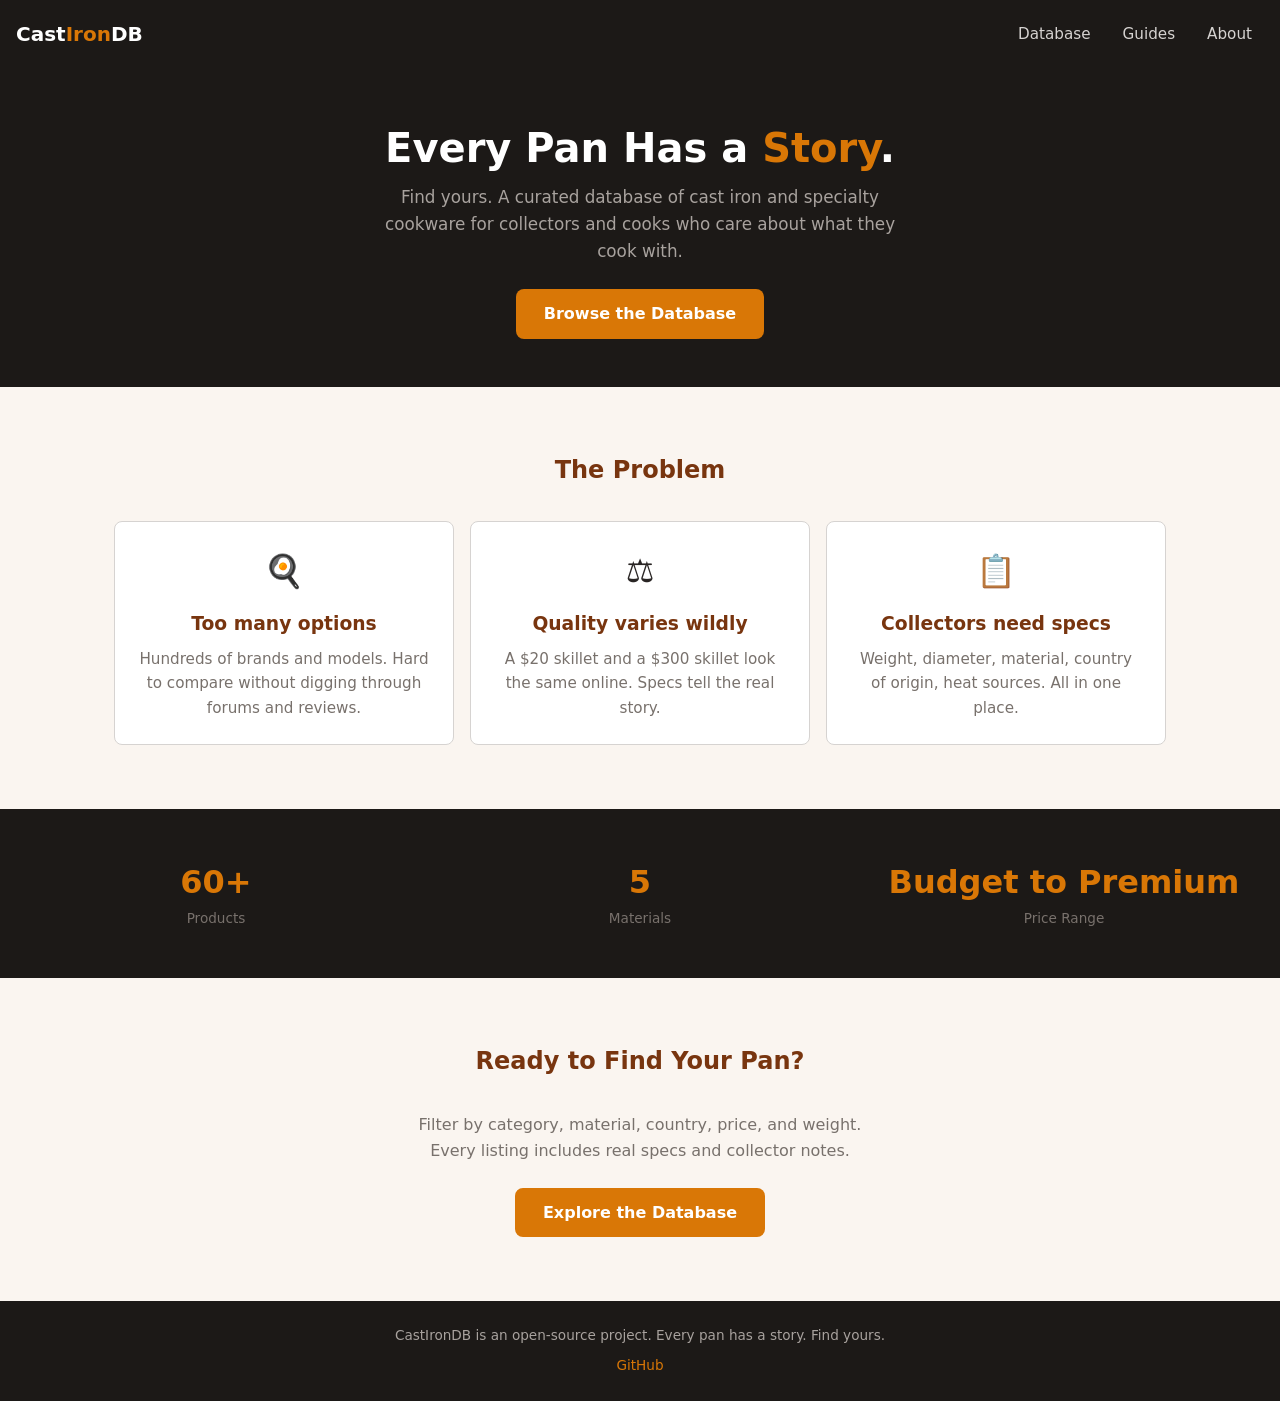
==== index.html @ 09fc1157 "init: CastIron DB - cookware database for collectors and cooks 60 products across cast iron, carbon " ====
<!DOCTYPE html>
<html lang="en">
<head>
<meta charset="UTF-8">
<meta name="viewport" content="width=device-width,initial-scale=1">
<title>CastIronDB - Every Pan Has a Story</title>
<meta name="description" content="A curated database of cast iron and specialty cookware for collectors and cooks. Compare specs, prices, and find your perfect pan.">
<meta property="og:title" content="CastIronDB - Every Pan Has a Story">
<meta property="og:description" content="A curated database of cast iron and specialty cookware for collectors and cooks.">
<meta property="og:type" content="website">
<meta property="og:url" content="https://humancronadmin.github.io/cast-iron-db/">
<link rel="canonical" href="https://humancronadmin.github.io/cast-iron-db/">
<link rel="stylesheet" href="css/style.css">
</head>
<body>
<nav class="nav">
  <a href="index.html" class="nav-brand">Cast<span>Iron</span>DB</a>
  <div class="nav-links">
    <a href="database.html">Database</a>
    <a href="#guides">Guides</a>
    <a href="#about">About</a>
  </div>
</nav>
<section class="hero">
  <h1>Every Pan Has a <em>Story</em>.</h1>
  <p>Find yours. A curated database of cast iron and specialty cookware for collectors and cooks who care about what they cook with.</p>
  <a href="database.html" class="btn btn-primary">Browse the Database</a>
</section>
<section class="section">
  <h2 class="section-title">The Problem</h2>
  <div class="problem-grid" id="problems"></div>
</section>
<section class="section" style="background:var(--dark);color:#FFF;max-width:none;padding:48px 16px">
  <div class="stats-row" id="stats"></div>
</section>
<section class="section" style="text-align:center">
  <h2 class="section-title">Ready to Find Your Pan?</h2>
  <p style="color:var(--muted);margin-bottom:24px;max-width:480px;margin-left:auto;margin-right:auto">Filter by category, material, country, price, and weight. Every listing includes real specs and collector notes.</p>
  <a href="database.html" class="btn btn-primary">Explore the Database</a>
</section>
<footer class="footer" id="about">
  <p>CastIronDB is an open-source project. Every pan has a story. Find yours.</p>
  <p style="margin-top:8px"><a href="https://github.com/humancronadmin">GitHub</a></p>
</footer>
<script>
const problems=[
  {icon:"🍳",title:"Too many options",desc:"Hundreds of brands and models. Hard to compare without digging through forums and reviews."},
  {icon:"⚖️",title:"Quality varies wildly",desc:"A $20 skillet and a $300 skillet look the same online. Specs tell the real story."},
  {icon:"📋",title:"Collectors need specs",desc:"Weight, diameter, material, country of origin, heat sources. All in one place."}
];
const stats=[
  {num:"60+",label:"Products"},
  {num:"5",label:"Materials"},
  {num:"Budget to Premium",label:"Price Range"}
];
document.getElementById("problems").innerHTML=problems.map(p=>`<div class="problem-card"><div class="icon">${p.icon}</div><h3>${p.title}</h3><p>${p.desc}</p></div>`).join("");
document.getElementById("stats").innerHTML=stats.map(s=>`<div class="stat"><div class="num">${s.num}</div><div class="label">${s.label}</div></div>`).join("");
</script>
</body>
</html>
---- css/style.css ----
*,*::before,*::after{box-sizing:border-box;margin:0;padding:0}
:root{--brown:#78350F;--amber:#D97706;--dark:#1C1917;--light:#FAF5F0;--card:#FFFFFF;--text:#292524;--muted:#78716C;--border:#D6D3D1;--radius:8px}
body{font-family:'Segoe UI',system-ui,-apple-system,sans-serif;color:var(--text);background:var(--light);line-height:1.6}
a{color:var(--brown);text-decoration:none}
a:hover{color:var(--amber)}
img{max-width:100%;display:block}

/* NAV */
.nav{background:var(--dark);padding:12px 16px;display:flex;align-items:center;justify-content:space-between;position:sticky;top:0;z-index:100}
.nav-brand{color:#FFF;font-size:1.25rem;font-weight:700}
.nav-brand span{color:var(--amber)}
.nav-links{display:flex;gap:8px}
.nav-links a{color:#D6D3D1;font-size:.9rem;padding:10px 12px;min-height:44px;display:flex;align-items:center;border-radius:var(--radius)}
.nav-links a:hover,.nav-links a.active{color:#FFF;background:rgba(255,255,255,.08)}

/* HERO */
.hero{background:var(--dark);color:#FFF;padding:56px 16px 48px;text-align:center}
.hero h1{font-size:2rem;margin-bottom:12px;line-height:1.2}
.hero h1 em{color:var(--amber);font-style:normal}
.hero p{color:#A8A29E;font-size:1.05rem;max-width:520px;margin:0 auto 24px}
.btn{display:inline-flex;align-items:center;justify-content:center;min-height:44px;padding:12px 28px;border-radius:var(--radius);font-weight:600;font-size:1rem;cursor:pointer;border:none;transition:background .2s}
.btn-primary{background:var(--amber);color:#FFF}
.btn-primary:hover{background:#B45309;color:#FFF}
.btn-outline{background:transparent;border:2px solid var(--amber);color:var(--amber)}
.btn-outline:hover{background:var(--amber);color:#FFF}

/* SECTIONS */
.section{padding:48px 16px;max-width:1100px;margin:0 auto}
.section-title{font-size:1.5rem;color:var(--brown);text-align:center;margin-bottom:32px}

/* PROBLEM CARDS */
.problem-grid{display:grid;gap:16px}
.problem-card{background:var(--card);border:1px solid var(--border);border-radius:var(--radius);padding:24px;text-align:center}
.problem-card .icon{font-size:2rem;margin-bottom:12px}
.problem-card h3{color:var(--brown);margin-bottom:8px}
.problem-card p{color:var(--muted);font-size:.95rem}

/* STATS */
.stats-row{display:flex;flex-wrap:wrap;justify-content:center;gap:24px;text-align:center}
.stat{flex:1;min-width:120px}
.stat .num{font-size:2rem;font-weight:700;color:var(--amber)}
.stat .label{font-size:.85rem;color:var(--muted)}

/* FOOTER */
.footer{background:var(--dark);color:#A8A29E;padding:24px 16px;text-align:center;font-size:.85rem}
.footer a{color:var(--amber)}

/* DATABASE PAGE */
.db-header{background:var(--dark);color:#FFF;padding:32px 16px 24px;text-align:center}
.db-header h1{font-size:1.5rem;margin-bottom:4px}
.db-header p{color:#A8A29E;font-size:.9rem}

.filters{background:var(--card);border-bottom:1px solid var(--border);padding:16px;display:flex;flex-wrap:wrap;gap:10px;position:sticky;top:52px;z-index:90}
.filters select,.filters input{min-height:44px;padding:8px 12px;border:1px solid var(--border);border-radius:var(--radius);font-size:.9rem;background:#FFF;flex:1;min-width:140px}
.filters input[type="search"]{min-width:200px}
.result-count{padding:8px 16px;font-size:.85rem;color:var(--muted)}

.product-grid{display:grid;gap:16px;padding:16px;max-width:1200px;margin:0 auto}
.product-card{background:var(--card);border:1px solid var(--border);border-radius:var(--radius);padding:20px;display:flex;flex-direction:column;gap:8px}
.product-card h3{font-size:1.05rem;color:var(--brown)}
.product-card .brand{font-size:.85rem;color:var(--muted);font-weight:600;text-transform:uppercase;letter-spacing:.5px}
.badges{display:flex;flex-wrap:wrap;gap:6px}
.badge{display:inline-block;padding:3px 10px;border-radius:20px;font-size:.75rem;font-weight:600}
.badge-cat{background:#FEF3C7;color:#92400E}
.badge-mat{background:#E0E7FF;color:#3730A3}
.badge-seasoned{background:#D1FAE5;color:#065F46}
.product-meta{display:flex;flex-wrap:wrap;gap:12px;font-size:.85rem;color:var(--muted)}
.product-meta span{display:flex;align-items:center;gap:4px}
.product-price{font-size:1.15rem;font-weight:700;color:var(--amber)}
.product-pros{font-size:.85rem;color:var(--text)}
.product-pros li{margin-left:16px}
.product-best{font-size:.85rem;color:var(--muted)}
.product-best strong{color:var(--text)}
.collector-note{font-size:.85rem;font-style:italic;color:var(--brown);background:#FEF3C7;padding:8px 12px;border-radius:var(--radius);border-left:3px solid var(--amber)}
.heat-icons{display:flex;gap:6px;flex-wrap:wrap}
.heat-icon{font-size:.7rem;background:var(--dark);color:#FFF;padding:2px 8px;border-radius:12px}

/* RESPONSIVE */
@media(min-width:480px){
  .hero h1{font-size:2.5rem}
  .problem-grid{grid-template-columns:repeat(3,1fr)}
  .product-grid{grid-template-columns:repeat(2,1fr)}
  .nav-links a{font-size:.95rem}
}
@media(min-width:768px){
  .product-grid{grid-template-columns:repeat(3,1fr)}
  .section{padding:64px 24px}
  .filters{padding:16px 24px}
}
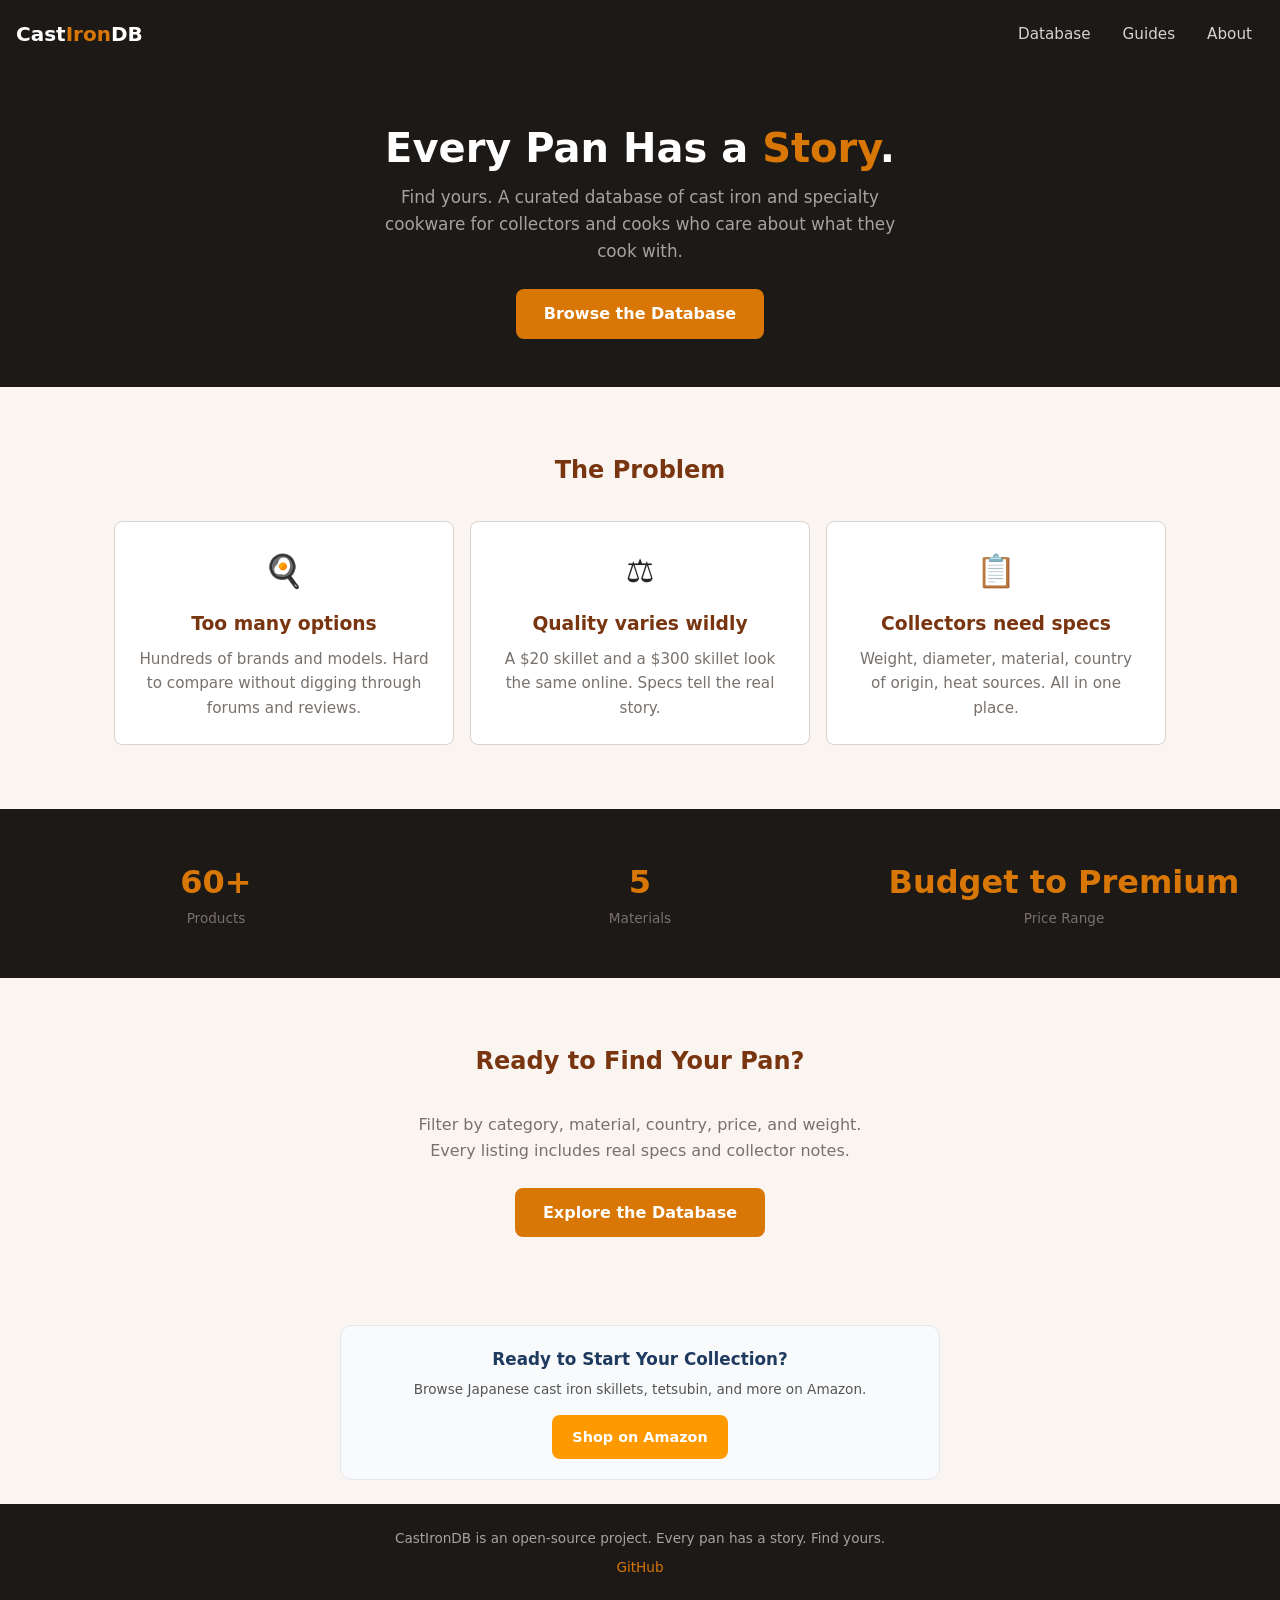
==== commit 7ecb892d: "Add Amazon.com affiliate link (japantool-20, registered) Co-Authored-By: Claude Opus 4.6 (1M context" ====
--- a/index.html
+++ b/index.html
@@ -1,6 +1,8 @@
 <!DOCTYPE html>
 <html lang="en">
 <head>
+<script type="text/javascript">(function(c,l,a,r,i,t,y){c[a]=c[a]||function(){(c[a].q=c[a].q||[]).push(arguments)};t=l.createElement(r);t.async=1;t.src="https://www.clarity.ms/tag/"+i;y=l.getElementsByTagName(r)[0];y.parentNode.insertBefore(t,y);})(window, document, "clarity", "script", "wb2m53orbj");</script>
+<meta name="google-site-verification" content="V2clKLw3TIESFtet" />
 <meta charset="UTF-8">
 <meta name="viewport" content="width=device-width,initial-scale=1">
 <title>CastIronDB - Every Pan Has a Story</title>
@@ -11,6 +13,10 @@
 <meta property="og:url" content="https://humancronadmin.github.io/cast-iron-db/">
 <link rel="canonical" href="https://humancronadmin.github.io/cast-iron-db/">
 <link rel="stylesheet" href="css/style.css">
+
+<script type="application/ld+json">{"@context":"https://schema.org","@type":"WebSite","name":"CastIronDB","url":"https://humancronadmin.github.io/cast-iron-db/","description":"CastIronDB - Japanese cast iron cookware, tetsubin, nambu ironware, Lodge, Le Creuset, cast iron care, seasoning","inLanguage":"en","potentialAction":{"@type":"SearchAction","target":{"@type":"EntryPoint","urlTemplate":"https://humancronadmin.github.io/cast-iron-db/?q={search_term_string}"},"query-input":"required name=search_term_string"}}</script>
+<script type="application/ld+json">{"@context":"https://schema.org","@type":"CollectionPage","name":"CastIronDB","url":"https://humancronadmin.github.io/cast-iron-db/","description":"CastIronDB - Japanese cast iron cookware, tetsubin, nambu ironware, Lodge, Le Creuset, cast iron care, seasoning","about":{"@type":"Thing","name":"Japanese cast iron cookware"},"audience":{"@type":"Audience","audienceType":"home cooks who love cast iron and want to explore Japanese ironware"},"isAccessibleForFree":true,"inLanguage":"en"}</script>
+<script type="application/ld+json">{"@context":"https://schema.org","@type":"BreadcrumbList","itemListElement":[{"@type":"ListItem","position":1,"name":"Home","item":"https://humancronadmin.github.io/cast-iron-db/"}]}</script>
 </head>
 <body>
 <nav class="nav">
@@ -38,6 +44,11 @@
   <p style="color:var(--muted);margin-bottom:24px;max-width:480px;margin-left:auto;margin-right:auto">Filter by category, material, country, price, and weight. Every listing includes real specs and collector notes.</p>
   <a href="database.html" class="btn btn-primary">Explore the Database</a>
 </section>
+<section style="border:1px solid #e2e8f0;border-radius:12px;padding:20px 16px;margin:24px auto;max-width:600px;text-align:center;background:#f8fafc;">
+  <p style="font-weight:700;font-size:1.05rem;color:#1e3a5f;margin:0 0 6px;">Ready to Start Your Collection?</p>
+  <p style="font-size:0.85rem;color:#555;margin:0 0 14px;">Browse Japanese cast iron skillets, tetsubin, and more on Amazon.</p>
+  <a href="https://www.amazon.com/s?k=Japanese+cast+iron+skillet&tag=japantool-20" rel="nofollow" target="_blank" style="display:inline-block;padding:10px 20px;background:#ff9900;color:#fff;border-radius:8px;text-decoration:none;font-weight:600;font-size:0.9rem;min-height:44px;line-height:24px;">Shop on Amazon</a>
+</section>
 <footer class="footer" id="about">
   <p>CastIronDB is an open-source project. Every pan has a story. Find yours.</p>
   <p style="margin-top:8px"><a href="https://github.com/humancronadmin">GitHub</a></p>
@@ -56,5 +67,8 @@
 document.getElementById("problems").innerHTML=problems.map(p=>`<div class="problem-card"><div class="icon">${p.icon}</div><h3>${p.title}</h3><p>${p.desc}</p></div>`).join("");
 document.getElementById("stats").innerHTML=stats.map(s=>`<div class="stat"><div class="num">${s.num}</div><div class="label">${s.label}</div></div>`).join("");
 </script>
+<script async src="https://pagead2.googlesyndication.com/pagead/js/adsbygoogle.js?client=ca-pub-6776399834647681" crossorigin="anonymous"></script>
+<script async src="https://www.googletagmanager.com/gtag/js?id=G-42RP8DQCD1"></script>
+<script>window.dataLayer=window.dataLayer||[];function gtag(){dataLayer.push(arguments)}gtag('js',new Date());gtag('config','G-42RP8DQCD1');</script>
 </body>
 </html>
